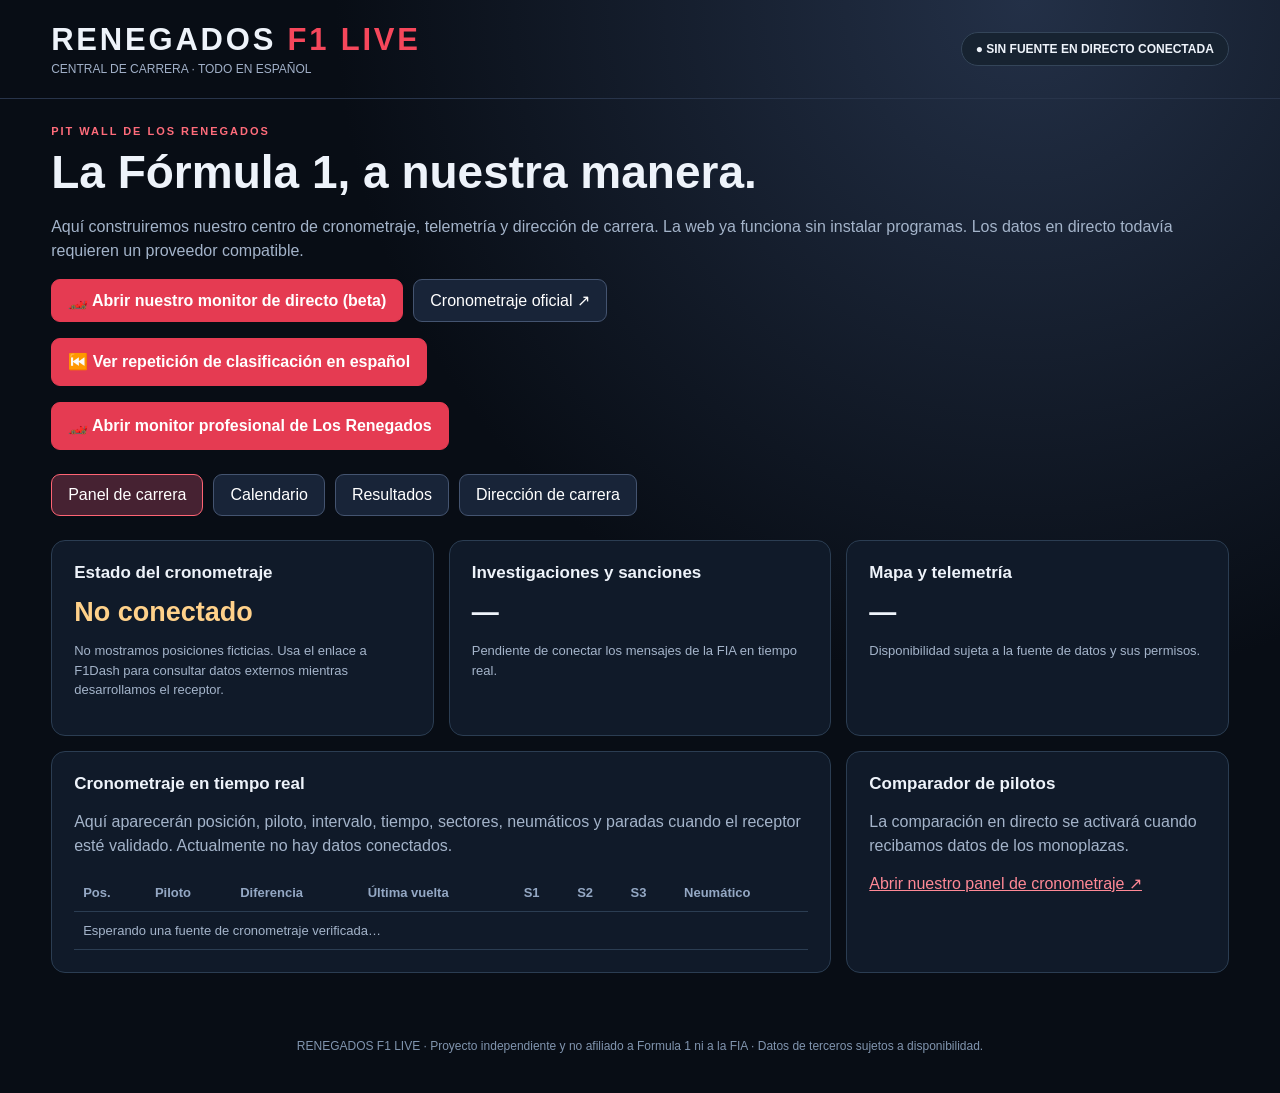
==== index.html @ cf411195 "Enlazar monitor profesional desde la portada" ====
<!doctype html>
<html lang="es"><head><meta charset="utf-8"><meta name="viewport" content="width=device-width,initial-scale=1">
<meta name="theme-color" content="#090d14"><title>RENEGADOS F1 LIVE | Central de carrera</title>
<style>
:root{color-scheme:dark;font-family:Inter,Segoe UI,Arial,sans-serif;background:#080d15;color:#eef3fa}*{box-sizing:border-box}body{margin:0;background:radial-gradient(circle at 80% 0%,#233047 0%,#080d15 46%);min-height:100vh}header{padding:22px max(20px,4vw);display:flex;align-items:center;justify-content:space-between;gap:12px;border-bottom:1px solid #28344a;flex-wrap:wrap}.logo{font-weight:900;letter-spacing:.09em;font-size:clamp(20px,3vw,31px)}.logo strong{color:#f6475b}.sub{font-size:12px;color:#a1b0c8;margin-top:4px}.tag{padding:9px 14px;background:#172331;border:1px solid #344559;border-radius:22px;font-weight:700;font-size:12px}.container{max-width:1480px;margin:auto;padding:26px 4vw}h1{font-size:clamp(28px,4vw,46px);margin:8px 0}p{line-height:1.5}.muted{color:#a4b4ca}.eyebrow{font-weight:800;letter-spacing:.18em;color:#ff6c7b;font-size:11px}.actions,.tabs{display:flex;gap:10px;flex-wrap:wrap}.btn,button{font:inherit;cursor:pointer;color:#fff;border:1px solid #445470;border-radius:9px;background:#182438;padding:11px 16px;text-decoration:none;display:inline-flex;align-items:center;gap:8px}.btn.main{background:#e53b52;border-color:#e53b52;font-weight:800}.btn:hover,button:hover{filter:brightness(1.18)}button[aria-selected=true]{border-color:#ff6474;background:#462232}.grid{display:grid;grid-template-columns:repeat(3,minmax(0,1fr));gap:15px;margin-top:24px}.card{border:1px solid #2b3d52;background:#101a29;border-radius:14px;padding:22px;min-width:0}.card h2{font-size:17px;margin-top:0}.span2{grid-column:span 2}.num{font-size:27px;font-weight:800}.warn{color:#ffd18a}.good{color:#89e2ba}.small{font-size:13px}.tabs{margin:24px 0 16px}section[hidden]{display:none}table{width:100%;border-collapse:collapse;min-width:550px}th,td{text-align:left;padding:11px 9px;border-bottom:1px solid #2b3d52;font-size:13px}th{color:#94a8c4}a{color:#ff8996}.tablewrap{overflow:auto}.chip{display:inline-block;padding:6px 8px;border-radius:7px;background:#263346;font-size:12px}footer{padding:40px 4vw;color:#8195af;text-align:center;font-size:12px}@media(max-width:850px){.grid{grid-template-columns:1fr}.span2{grid-column:span 1}} 
</style></head><body>
<header><div><div class="logo">RENEGADOS <strong>F1 LIVE</strong></div><div class="sub">CENTRAL DE CARRERA · TODO EN ESPAÑOL</div></div><div class="tag" id="estado">● SIN FUENTE EN DIRECTO CONECTADA</div></header>
<main class="container">
<div class="eyebrow">PIT WALL DE LOS RENEGADOS</div><h1>La Fórmula 1, a nuestra manera.</h1>
<p class="muted">Aquí construiremos nuestro centro de cronometraje, telemetría y dirección de carrera. La web ya funciona sin instalar programas. Los datos en directo todavía requieren un proveedor compatible.</p>
<div class="actions"><a class="btn main" href="./directo.html" target="_blank" rel="noopener noreferrer">🏎️ Abrir nuestro monitor de directo (beta)</a><a class="btn" href="https://www.formula1.com/en/timing/f1-live" target="_blank" rel="noopener noreferrer">Cronometraje oficial ↗</a></div>
<p><a class="btn main" href="./repeticion.html">⏮️ Ver repetición de clasificación en español</a></p><p><a class="btn main" href="./monitor.html">🏎️ Abrir monitor profesional de Los Renegados</a></p><nav class="tabs" aria-label="Secciones"><button aria-selected="true" data-tab="inicio">Panel de carrera</button><button aria-selected="false" data-tab="calendario">Calendario</button><button aria-selected="false" data-tab="resultados">Resultados</button><button aria-selected="false" data-tab="control">Dirección de carrera</button></nav>
<section id="inicio"><div class="grid">
<div class="card"><h2>Estado del cronometraje</h2><div class="warn num">No conectado</div><p class="muted small">No mostramos posiciones ficticias. Usa el enlace a F1Dash para consultar datos externos mientras desarrollamos el receptor.</p></div>
<div class="card"><h2>Investigaciones y sanciones</h2><div class="num">—</div><p class="muted small">Pendiente de conectar los mensajes de la FIA en tiempo real.</p></div>
<div class="card"><h2>Mapa y telemetría</h2><div class="num">—</div><p class="muted small">Disponibilidad sujeta a la fuente de datos y sus permisos.</p></div>
<div class="card span2"><h2>Cronometraje en tiempo real</h2><p class="muted">Aquí aparecerán posición, piloto, intervalo, tiempo, sectores, neumáticos y paradas cuando el receptor esté validado. Actualmente no hay datos conectados.</p><div class="tablewrap"><table><thead><tr><th>Pos.</th><th>Piloto</th><th>Diferencia</th><th>Última vuelta</th><th>S1</th><th>S2</th><th>S3</th><th>Neumático</th></tr></thead><tbody><tr><td colspan="8" class="muted">Esperando una fuente de cronometraje verificada…</td></tr></tbody></table></div></div>
<div class="card"><h2>Comparador de pilotos</h2><p class="muted">La comparación en directo se activará cuando recibamos datos de los monoplazas.</p><a href="https://f1dash.net/dashboard" target="_blank" rel="noopener noreferrer">Abrir nuestro panel de cronometraje ↗</a></div>
</div></section>
<section id="calendario" hidden><div class="card"><h2>Calendario de Grandes Premios</h2><p id="calmsg" class="muted">Consultar calendario público de la temporada</p><div class="actions"><button id="calbtn">Cargar calendario</button><select id="year" aria-label="Temporada"><option>2026</option><option>2025</option><option>2024</option></select></div><div class="tablewrap"><table><thead><tr><th>Ronda</th><th>Gran Premio</th><th>Circuito</th><th>Fecha</th></tr></thead><tbody id="races"></tbody></table></div></div></section>
<section id="resultados" hidden><div class="card"><h2>Clasificación de pilotos</h2><p class="muted">Datos históricos de clasificación del campeonato, distintos del cronometraje de carrera.</p><button id="standbtn">Cargar clasificación</button><div class="tablewrap"><table><thead><tr><th>Pos.</th><th>Piloto</th><th>Escudería</th><th>Puntos</th></tr></thead><tbody id="stand"></tbody></table></div><p id="standmsg" class="muted small"></p></div></section>
<section id="control" hidden><div class="grid"><div class="card span2"><h2>FIA · Dirección de carrera</h2><p class="muted">Investigaciones, sanciones de 5 y 10 segundos, límites de pista, bandera amarilla, Safety Car y avisos de los comisarios. Este módulo está pendiente de conexión: no se mostrarán incidentes inventados.</p><div class="chip">Sin mensajes en vivo disponibles</div></div><div class="card"><h2>Más funciones previstas</h2><p class="muted small">Radio, clima, mapa de coches, repeticiones y telemetría detallada, según disponibilidad de datos.</p></div></div></section>
</main><footer>RENEGADOS F1 LIVE · Proyecto independiente y no afiliado a Formula 1 ni a la FIA · Datos de terceros sujetos a disponibilidad.</footer>
<script>
const tabs=[...document.querySelectorAll('[data-tab]')];tabs.forEach(b=>b.addEventListener('click',()=>{tabs.forEach(x=>x.setAttribute('aria-selected',String(x===b)));document.querySelectorAll('main section').forEach(s=>s.hidden=s.id!==b.dataset.tab)}));
function clean(s){return String(s??'—').replace(/[&<>"']/g,c=>({'&':'&amp;','<':'&lt;','>':'&gt;','"':'&quot;',"'":'&#39;'}[c]))}
async function get(path){let r=await fetch('https://api.jolpi.ca/ergast/f1/'+path,{signal:AbortSignal.timeout(12000)});if(!r.ok)throw Error('HTTP '+r.status);return r.json()}
document.querySelector('#calbtn').onclick=async()=>{let y=document.querySelector('#year').value, msg=document.querySelector('#calmsg');msg.textContent='Cargando calendario…';try{let j=await get(y+'.json?limit=100');let races=j.MRData.RaceTable.Races||[];document.querySelector('#races').innerHTML=races.map(r=>'<tr><td>'+clean(r.round)+'</td><td>'+clean(r.raceName)+'</td><td>'+clean(r.Circuit?.circuitName)+'</td><td>'+clean(r.date)+'</td></tr>').join('');msg.textContent=races.length?'Calendario público '+y+' (puede cambiar).':'No hay carreras disponibles.'}catch(e){msg.textContent='No se pudo cargar el calendario: '+e.message}};
document.querySelector('#standbtn').onclick=async()=>{let msg=document.querySelector('#standmsg');msg.textContent='Cargando…';try{let y=document.querySelector('#year').value;let j=await get(y+'/driverStandings.json?limit=100');let rows=j.MRData.StandingsTable.StandingsLists?.[0]?.DriverStandings||[];document.querySelector('#stand').innerHTML=rows.map(r=>'<tr><td>'+clean(r.position)+'</td><td>'+clean(r.Driver?.givenName)+' '+clean(r.Driver?.familyName)+'</td><td>'+clean(r.Constructors?.[0]?.name)+'</td><td>'+clean(r.points)+'</td></tr>').join('');msg.textContent=rows.length?'Clasificación del campeonato '+y+'.':'Todavía no hay clasificación disponible.'}catch(e){msg.textContent='No se pudo cargar: '+e.message}};
</script></body></html>
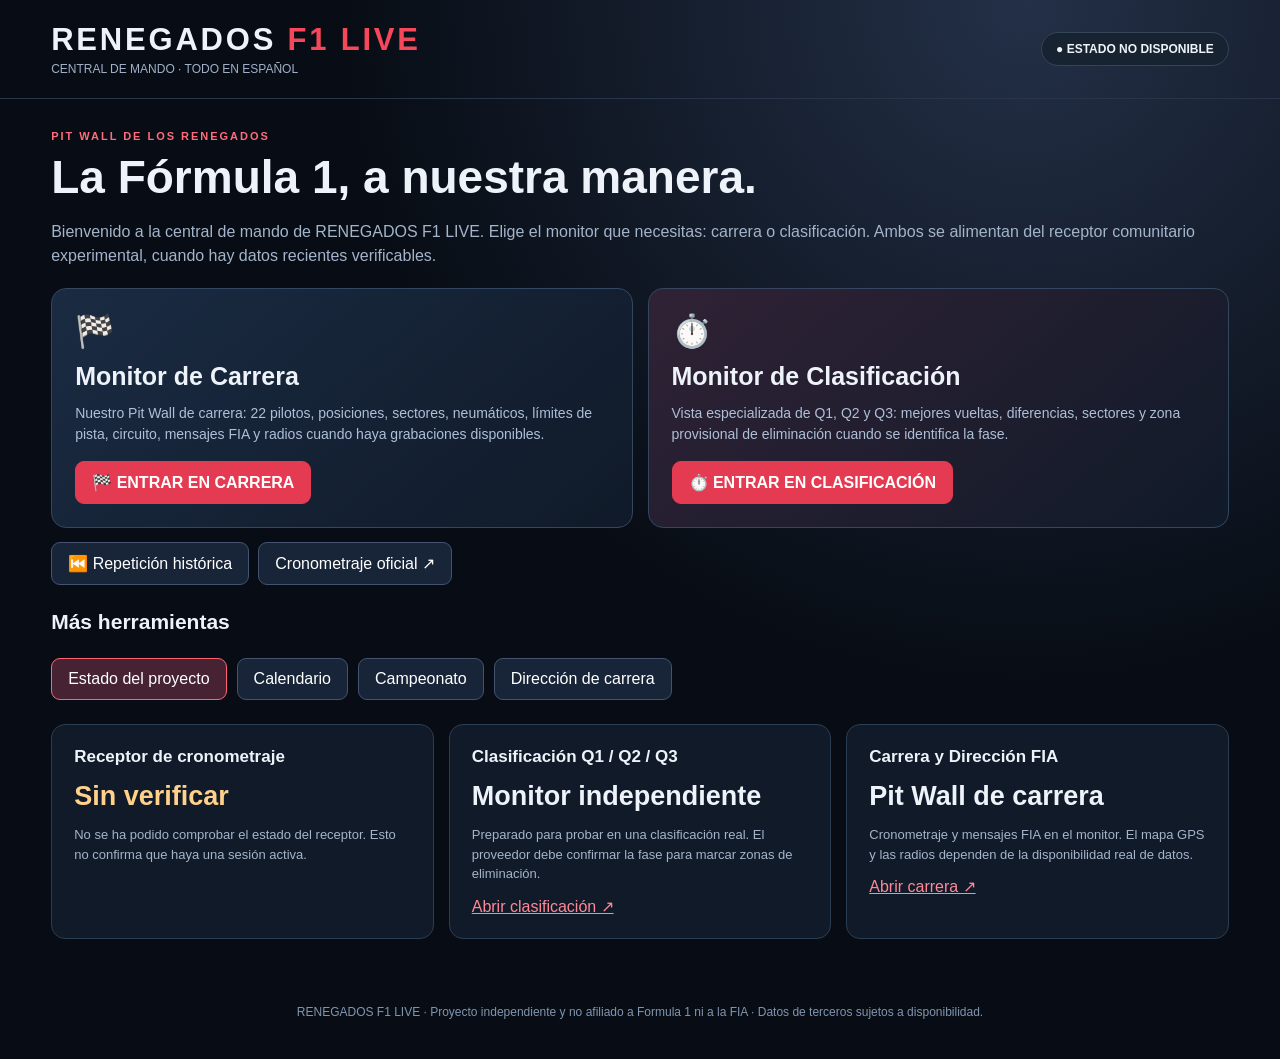
==== commit 14984816: "Modernizar portada como central de mando con acceso a carrera y clasificación y estado real del rece" ====
--- a/index.html
+++ b/index.html
@@ -1,25 +1,29 @@
 <!doctype html>
 <html lang="es"><head><meta charset="utf-8"><meta name="viewport" content="width=device-width,initial-scale=1">
-<meta name="theme-color" content="#090d14"><title>RENEGADOS F1 LIVE | Central de carrera</title>
+<meta name="theme-color" content="#090d14"><title>RENEGADOS F1 LIVE | Central de mando</title>
 <style>
 :root{color-scheme:dark;font-family:Inter,Segoe UI,Arial,sans-serif;background:#080d15;color:#eef3fa}*{box-sizing:border-box}body{margin:0;background:radial-gradient(circle at 80% 0%,#233047 0%,#080d15 46%);min-height:100vh}header{padding:22px max(20px,4vw);display:flex;align-items:center;justify-content:space-between;gap:12px;border-bottom:1px solid #28344a;flex-wrap:wrap}.logo{font-weight:900;letter-spacing:.09em;font-size:clamp(20px,3vw,31px)}.logo strong{color:#f6475b}.sub{font-size:12px;color:#a1b0c8;margin-top:4px}.tag{padding:9px 14px;background:#172331;border:1px solid #344559;border-radius:22px;font-weight:700;font-size:12px}.container{max-width:1480px;margin:auto;padding:26px 4vw}h1{font-size:clamp(28px,4vw,46px);margin:8px 0}p{line-height:1.5}.muted{color:#a4b4ca}.eyebrow{font-weight:800;letter-spacing:.18em;color:#ff6c7b;font-size:11px}.actions,.tabs{display:flex;gap:10px;flex-wrap:wrap}.btn,button{font:inherit;cursor:pointer;color:#fff;border:1px solid #445470;border-radius:9px;background:#182438;padding:11px 16px;text-decoration:none;display:inline-flex;align-items:center;gap:8px}.btn.main{background:#e53b52;border-color:#e53b52;font-weight:800}.btn:hover,button:hover{filter:brightness(1.18)}button[aria-selected=true]{border-color:#ff6474;background:#462232}.grid{display:grid;grid-template-columns:repeat(3,minmax(0,1fr));gap:15px;margin-top:24px}.card{border:1px solid #2b3d52;background:#101a29;border-radius:14px;padding:22px;min-width:0}.card h2{font-size:17px;margin-top:0}.span2{grid-column:span 2}.num{font-size:27px;font-weight:800}.warn{color:#ffd18a}.good{color:#89e2ba}.small{font-size:13px}.tabs{margin:24px 0 16px}section[hidden]{display:none}table{width:100%;border-collapse:collapse;min-width:550px}th,td{text-align:left;padding:11px 9px;border-bottom:1px solid #2b3d52;font-size:13px}th{color:#94a8c4}a{color:#ff8996}.tablewrap{overflow:auto}.chip{display:inline-block;padding:6px 8px;border-radius:7px;background:#263346;font-size:12px}footer{padding:40px 4vw;color:#8195af;text-align:center;font-size:12px}@media(max-width:850px){.grid{grid-template-columns:1fr}.span2{grid-column:span 1}} 
+.portal{display:grid;grid-template-columns:repeat(2,minmax(0,1fr));gap:15px;margin:20px 0 12px}.portal-card{display:flex;flex-direction:column;gap:12px;padding:23px;border:1px solid #344761;border-radius:15px;background:linear-gradient(140deg,#1a2b42,#101a29);min-height:240px}.portal-card.qual{background:linear-gradient(140deg,#302235,#101a29)}.portal-card h2{font-size:25px;margin:0}.portal-card p{color:#aebfd7;font-size:14px;flex:1;margin:0}.portal-card .btn{align-self:flex-start}.portal-card .icon{font-size:32px}.support-links{display:flex;flex-wrap:wrap;gap:9px;margin:14px 0 2px}.support-links a{text-decoration:none}.section-title{font-size:21px;margin:25px 0 8px}.tag{max-width:100%;overflow-wrap:anywhere}.eyebrow{margin-top:5px}@media(max-width:720px){.portal{grid-template-columns:1fr}.portal-card{min-height:210px}}
 </style></head><body>
-<header><div><div class="logo">RENEGADOS <strong>F1 LIVE</strong></div><div class="sub">CENTRAL DE CARRERA · TODO EN ESPAÑOL</div></div><div class="tag" id="estado">● SIN FUENTE EN DIRECTO CONECTADA</div></header>
+<header><div><div class="logo">RENEGADOS <strong>F1 LIVE</strong></div><div class="sub">CENTRAL DE MANDO · TODO EN ESPAÑOL</div></div><div class="tag" id="estado">● COMPROBANDO RECEPTOR</div></header>
 <main class="container">
 <div class="eyebrow">PIT WALL DE LOS RENEGADOS</div><h1>La Fórmula 1, a nuestra manera.</h1>
-<p class="muted">Aquí construiremos nuestro centro de cronometraje, telemetría y dirección de carrera. La web ya funciona sin instalar programas. Los datos en directo todavía requieren un proveedor compatible.</p>
-<div class="actions"><a class="btn main" href="./directo.html" target="_blank" rel="noopener noreferrer">🏎️ Abrir nuestro monitor de directo (beta)</a><a class="btn" href="https://www.formula1.com/en/timing/f1-live" target="_blank" rel="noopener noreferrer">Cronometraje oficial ↗</a></div>
-<p><a class="btn main" href="./repeticion.html">⏮️ Ver repetición de clasificación en español</a></p><p><a class="btn main" href="./monitor.html">🏎️ Abrir monitor profesional de Los Renegados</a></p><nav class="tabs" aria-label="Secciones"><button aria-selected="true" data-tab="inicio">Panel de carrera</button><button aria-selected="false" data-tab="calendario">Calendario</button><button aria-selected="false" data-tab="resultados">Resultados</button><button aria-selected="false" data-tab="control">Dirección de carrera</button></nav>
+<p class="muted">Bienvenido a la central de mando de RENEGADOS F1 LIVE. Elige el monitor que necesitas: carrera o clasificación. Ambos se alimentan del receptor comunitario experimental, cuando hay datos recientes verificables.</p>
+<div class="portal">
+<article class="portal-card"><div class="icon">🏁</div><h2>Monitor de Carrera</h2><p>Nuestro Pit Wall de carrera: 22 pilotos, posiciones, sectores, neumáticos, límites de pista, circuito, mensajes FIA y radios cuando haya grabaciones disponibles.</p><a class="btn main" href="./monitor.html">🏁 ENTRAR EN CARRERA</a></article>
+<article class="portal-card qual"><div class="icon">⏱️</div><h2>Monitor de Clasificación</h2><p>Vista especializada de Q1, Q2 y Q3: mejores vueltas, diferencias, sectores y zona provisional de eliminación cuando se identifica la fase.</p><a class="btn main" href="./clasificacion.html">⏱️ ENTRAR EN CLASIFICACIÓN</a></article>
+</div>
+<div class="support-links"><a class="btn" href="./repeticion.html">⏮️ Repetición histórica</a><a class="btn" href="https://www.formula1.com/en/timing/f1-live" target="_blank" rel="noopener noreferrer">Cronometraje oficial ↗</a></div>
+<h2 class="section-title">Más herramientas</h2>
+<nav class="tabs" aria-label="Secciones"><button aria-selected="true" data-tab="inicio">Estado del proyecto</button><button aria-selected="false" data-tab="calendario">Calendario</button><button aria-selected="false" data-tab="resultados">Campeonato</button><button aria-selected="false" data-tab="control">Dirección de carrera</button></nav>
 <section id="inicio"><div class="grid">
-<div class="card"><h2>Estado del cronometraje</h2><div class="warn num">No conectado</div><p class="muted small">No mostramos posiciones ficticias. Usa el enlace a F1Dash para consultar datos externos mientras desarrollamos el receptor.</p></div>
-<div class="card"><h2>Investigaciones y sanciones</h2><div class="num">—</div><p class="muted small">Pendiente de conectar los mensajes de la FIA en tiempo real.</p></div>
-<div class="card"><h2>Mapa y telemetría</h2><div class="num">—</div><p class="muted small">Disponibilidad sujeta a la fuente de datos y sus permisos.</p></div>
-<div class="card span2"><h2>Cronometraje en tiempo real</h2><p class="muted">Aquí aparecerán posición, piloto, intervalo, tiempo, sectores, neumáticos y paradas cuando el receptor esté validado. Actualmente no hay datos conectados.</p><div class="tablewrap"><table><thead><tr><th>Pos.</th><th>Piloto</th><th>Diferencia</th><th>Última vuelta</th><th>S1</th><th>S2</th><th>S3</th><th>Neumático</th></tr></thead><tbody><tr><td colspan="8" class="muted">Esperando una fuente de cronometraje verificada…</td></tr></tbody></table></div></div>
-<div class="card"><h2>Comparador de pilotos</h2><p class="muted">La comparación en directo se activará cuando recibamos datos de los monoplazas.</p><a href="https://f1dash.net/dashboard" target="_blank" rel="noopener noreferrer">Abrir nuestro panel de cronometraje ↗</a></div>
+<div class="card"><h2>Receptor de cronometraje</h2><div class="num" id="receptorEstado">Comprobando…</div><p class="muted small" id="receptorDetalle">El estado se consulta al servicio de RENEGADOS F1 LIVE. Nunca mostramos datos antiguos como si fueran en directo.</p></div>
+<div class="card"><h2>Clasificación Q1 / Q2 / Q3</h2><div class="num">Monitor independiente</div><p class="muted small">Preparado para probar en una clasificación real. El proveedor debe confirmar la fase para marcar zonas de eliminación.</p><a href="./clasificacion.html">Abrir clasificación ↗</a></div>
+<div class="card"><h2>Carrera y Dirección FIA</h2><div class="num">Pit Wall de carrera</div><p class="muted small">Cronometraje y mensajes FIA en el monitor. El mapa GPS y las radios dependen de la disponibilidad real de datos.</p><a href="./monitor.html">Abrir carrera ↗</a></div>
 </div></section>
 <section id="calendario" hidden><div class="card"><h2>Calendario de Grandes Premios</h2><p id="calmsg" class="muted">Consultar calendario público de la temporada</p><div class="actions"><button id="calbtn">Cargar calendario</button><select id="year" aria-label="Temporada"><option>2026</option><option>2025</option><option>2024</option></select></div><div class="tablewrap"><table><thead><tr><th>Ronda</th><th>Gran Premio</th><th>Circuito</th><th>Fecha</th></tr></thead><tbody id="races"></tbody></table></div></div></section>
 <section id="resultados" hidden><div class="card"><h2>Clasificación de pilotos</h2><p class="muted">Datos históricos de clasificación del campeonato, distintos del cronometraje de carrera.</p><button id="standbtn">Cargar clasificación</button><div class="tablewrap"><table><thead><tr><th>Pos.</th><th>Piloto</th><th>Escudería</th><th>Puntos</th></tr></thead><tbody id="stand"></tbody></table></div><p id="standmsg" class="muted small"></p></div></section>
-<section id="control" hidden><div class="grid"><div class="card span2"><h2>FIA · Dirección de carrera</h2><p class="muted">Investigaciones, sanciones de 5 y 10 segundos, límites de pista, bandera amarilla, Safety Car y avisos de los comisarios. Este módulo está pendiente de conexión: no se mostrarán incidentes inventados.</p><div class="chip">Sin mensajes en vivo disponibles</div></div><div class="card"><h2>Más funciones previstas</h2><p class="muted small">Radio, clima, mapa de coches, repeticiones y telemetría detallada, según disponibilidad de datos.</p></div></div></section>
+<section id="control" hidden><div class="grid"><div class="card span2"><h2>FIA · Dirección de carrera</h2><p class="muted">Los avisos se consultan en el monitor de Carrera, con los datos del receptor cuando estén verificados. Aquí no se inventan sanciones ni incidentes.</p><a class="btn" href="./monitor.html">🏁 Ver mensajes FIA en el Pit Wall</a></div><div class="card"><h2>Radios y telemetría</h2><p class="muted small">Las comunicaciones y el GPS están sujetos a la información y a los enlaces que proporcione la fuente. No se garantiza audio reproducible.</p></div></div></section>
 </main><footer>RENEGADOS F1 LIVE · Proyecto independiente y no afiliado a Formula 1 ni a la FIA · Datos de terceros sujetos a disponibilidad.</footer>
 <script>
 const tabs=[...document.querySelectorAll('[data-tab]')];tabs.forEach(b=>b.addEventListener('click',()=>{tabs.forEach(x=>x.setAttribute('aria-selected',String(x===b)));document.querySelectorAll('main section').forEach(s=>s.hidden=s.id!==b.dataset.tab)}));
@@ -27,4 +31,19 @@
 async function get(path){let r=await fetch('https://api.jolpi.ca/ergast/f1/'+path,{signal:AbortSignal.timeout(12000)});if(!r.ok)throw Error('HTTP '+r.status);return r.json()}
 document.querySelector('#calbtn').onclick=async()=>{let y=document.querySelector('#year').value, msg=document.querySelector('#calmsg');msg.textContent='Cargando calendario…';try{let j=await get(y+'.json?limit=100');let races=j.MRData.RaceTable.Races||[];document.querySelector('#races').innerHTML=races.map(r=>'<tr><td>'+clean(r.round)+'</td><td>'+clean(r.raceName)+'</td><td>'+clean(r.Circuit?.circuitName)+'</td><td>'+clean(r.date)+'</td></tr>').join('');msg.textContent=races.length?'Calendario público '+y+' (puede cambiar).':'No hay carreras disponibles.'}catch(e){msg.textContent='No se pudo cargar el calendario: '+e.message}};
 document.querySelector('#standbtn').onclick=async()=>{let msg=document.querySelector('#standmsg');msg.textContent='Cargando…';try{let y=document.querySelector('#year').value;let j=await get(y+'/driverStandings.json?limit=100');let rows=j.MRData.StandingsTable.StandingsLists?.[0]?.DriverStandings||[];document.querySelector('#stand').innerHTML=rows.map(r=>'<tr><td>'+clean(r.position)+'</td><td>'+clean(r.Driver?.givenName)+' '+clean(r.Driver?.familyName)+'</td><td>'+clean(r.Constructors?.[0]?.name)+'</td><td>'+clean(r.points)+'</td></tr>').join('');msg.textContent=rows.length?'Clasificación del campeonato '+y+'.':'Todavía no hay clasificación disponible.'}catch(e){msg.textContent='No se pudo cargar: '+e.message}};
+
+async function checkReceiver(){
+ const badge=document.querySelector('#estado'),label=document.querySelector('#receptorEstado'),detail=document.querySelector('#receptorDetalle');
+ try{
+  const controller=new AbortController(),timeout=setTimeout(()=>controller.abort(),9000);let response;
+  try{response=await fetch('https://renegados-f1-live.onrender.com/api/alternativa/diagnostico',{cache:'no-store',signal:controller.signal})}finally{clearTimeout(timeout)}
+  const r=await response.json();
+  const ok=response.ok&&r.vigente===true&&r.conectada===true;
+  badge.textContent=ok?'● RECEPTOR EN DIRECTO VERIFICADO':'● SIN SESIÓN EN DIRECTO VERIFICADA';
+  label.textContent=ok?'Conectado':'Sin directo verificado';
+  label.className='num '+(ok?'good':'warn');
+  detail.textContent=ok?'El receptor está conectado y dispone de información reciente.': 'No hay datos recientes confirmados. Los monitores permiten consultar la disponibilidad y el modo histórico.';
+ }catch(e){badge.textContent='● ESTADO NO DISPONIBLE';label.textContent='Sin verificar';label.className='num warn';detail.textContent='No se ha podido comprobar el estado del receptor. Esto no confirma que haya una sesión activa.'}
+}
+checkReceiver();
 </script></body></html>
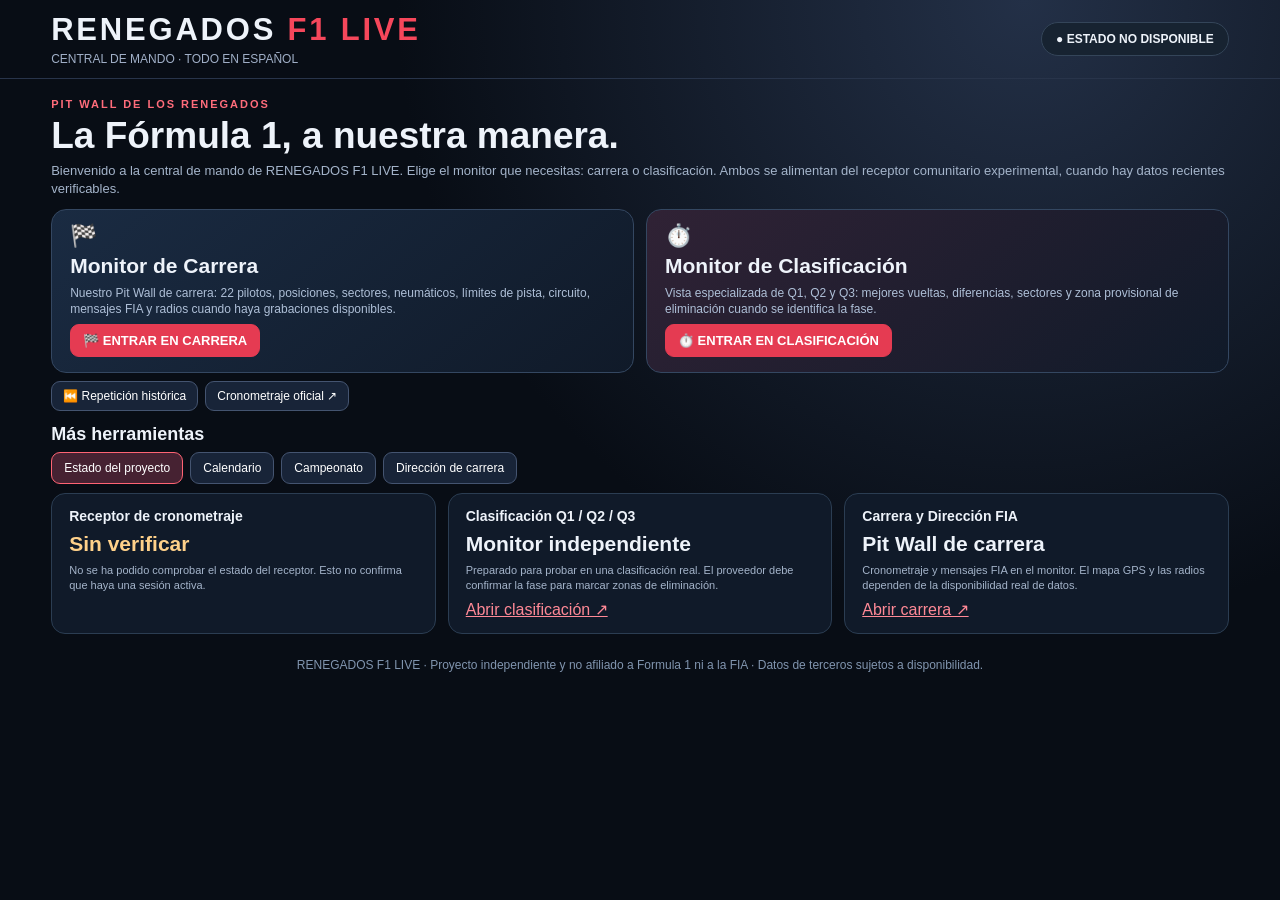
==== commit 91b190be: "Compactar portada en escritorio para minimizar desplazamiento vertical" ====
--- a/index.html
+++ b/index.html
@@ -4,6 +4,31 @@
 <style>
 :root{color-scheme:dark;font-family:Inter,Segoe UI,Arial,sans-serif;background:#080d15;color:#eef3fa}*{box-sizing:border-box}body{margin:0;background:radial-gradient(circle at 80% 0%,#233047 0%,#080d15 46%);min-height:100vh}header{padding:22px max(20px,4vw);display:flex;align-items:center;justify-content:space-between;gap:12px;border-bottom:1px solid #28344a;flex-wrap:wrap}.logo{font-weight:900;letter-spacing:.09em;font-size:clamp(20px,3vw,31px)}.logo strong{color:#f6475b}.sub{font-size:12px;color:#a1b0c8;margin-top:4px}.tag{padding:9px 14px;background:#172331;border:1px solid #344559;border-radius:22px;font-weight:700;font-size:12px}.container{max-width:1480px;margin:auto;padding:26px 4vw}h1{font-size:clamp(28px,4vw,46px);margin:8px 0}p{line-height:1.5}.muted{color:#a4b4ca}.eyebrow{font-weight:800;letter-spacing:.18em;color:#ff6c7b;font-size:11px}.actions,.tabs{display:flex;gap:10px;flex-wrap:wrap}.btn,button{font:inherit;cursor:pointer;color:#fff;border:1px solid #445470;border-radius:9px;background:#182438;padding:11px 16px;text-decoration:none;display:inline-flex;align-items:center;gap:8px}.btn.main{background:#e53b52;border-color:#e53b52;font-weight:800}.btn:hover,button:hover{filter:brightness(1.18)}button[aria-selected=true]{border-color:#ff6474;background:#462232}.grid{display:grid;grid-template-columns:repeat(3,minmax(0,1fr));gap:15px;margin-top:24px}.card{border:1px solid #2b3d52;background:#101a29;border-radius:14px;padding:22px;min-width:0}.card h2{font-size:17px;margin-top:0}.span2{grid-column:span 2}.num{font-size:27px;font-weight:800}.warn{color:#ffd18a}.good{color:#89e2ba}.small{font-size:13px}.tabs{margin:24px 0 16px}section[hidden]{display:none}table{width:100%;border-collapse:collapse;min-width:550px}th,td{text-align:left;padding:11px 9px;border-bottom:1px solid #2b3d52;font-size:13px}th{color:#94a8c4}a{color:#ff8996}.tablewrap{overflow:auto}.chip{display:inline-block;padding:6px 8px;border-radius:7px;background:#263346;font-size:12px}footer{padding:40px 4vw;color:#8195af;text-align:center;font-size:12px}@media(max-width:850px){.grid{grid-template-columns:1fr}.span2{grid-column:span 1}} 
 .portal{display:grid;grid-template-columns:repeat(2,minmax(0,1fr));gap:15px;margin:20px 0 12px}.portal-card{display:flex;flex-direction:column;gap:12px;padding:23px;border:1px solid #344761;border-radius:15px;background:linear-gradient(140deg,#1a2b42,#101a29);min-height:240px}.portal-card.qual{background:linear-gradient(140deg,#302235,#101a29)}.portal-card h2{font-size:25px;margin:0}.portal-card p{color:#aebfd7;font-size:14px;flex:1;margin:0}.portal-card .btn{align-self:flex-start}.portal-card .icon{font-size:32px}.support-links{display:flex;flex-wrap:wrap;gap:9px;margin:14px 0 2px}.support-links a{text-decoration:none}.section-title{font-size:21px;margin:25px 0 8px}.tag{max-width:100%;overflow-wrap:anywhere}.eyebrow{margin-top:5px}@media(max-width:720px){.portal{grid-template-columns:1fr}.portal-card{min-height:210px}}
+
+/* Portada compacta en escritorio: sin afectar a los monitores */
+@media(min-width:851px){
+ header{padding-top:12px;padding-bottom:12px}
+ .container{padding-top:14px;padding-bottom:12px}
+ .container>h1{font-size:clamp(26px,3vw,37px);margin:5px 0}
+ .container>p.muted{margin:5px 0 10px;font-size:13px;line-height:1.35}
+ .portal{margin:12px 0 8px;gap:12px}
+ .portal-card{min-height:0;padding:15px 18px;gap:7px}
+ .portal-card .icon{font-size:22px;line-height:1}
+ .portal-card h2{font-size:21px}
+ .portal-card p{font-size:12px;line-height:1.35}
+ .portal-card .btn{padding:8px 12px;font-size:13px}
+ .support-links{margin:8px 0 0;gap:7px}
+ .support-links .btn{padding:7px 11px;font-size:12px}
+ .section-title{font-size:18px;margin:13px 0 5px}
+ .tabs{margin:7px 0 9px;gap:7px}
+ .tabs button{padding:8px 12px;font-size:12px}
+ #inicio .grid{margin-top:8px;gap:12px}
+ #inicio .card{padding:14px 17px}
+ #inicio .card h2{font-size:14px;margin-bottom:8px}
+ #inicio .num{font-size:21px}
+ #inicio .card p{font-size:11px;line-height:1.35;margin:7px 0}
+ footer{padding:12px 4vw}
+}
 </style></head><body>
 <header><div><div class="logo">RENEGADOS <strong>F1 LIVE</strong></div><div class="sub">CENTRAL DE MANDO · TODO EN ESPAÑOL</div></div><div class="tag" id="estado">● COMPROBANDO RECEPTOR</div></header>
 <main class="container">
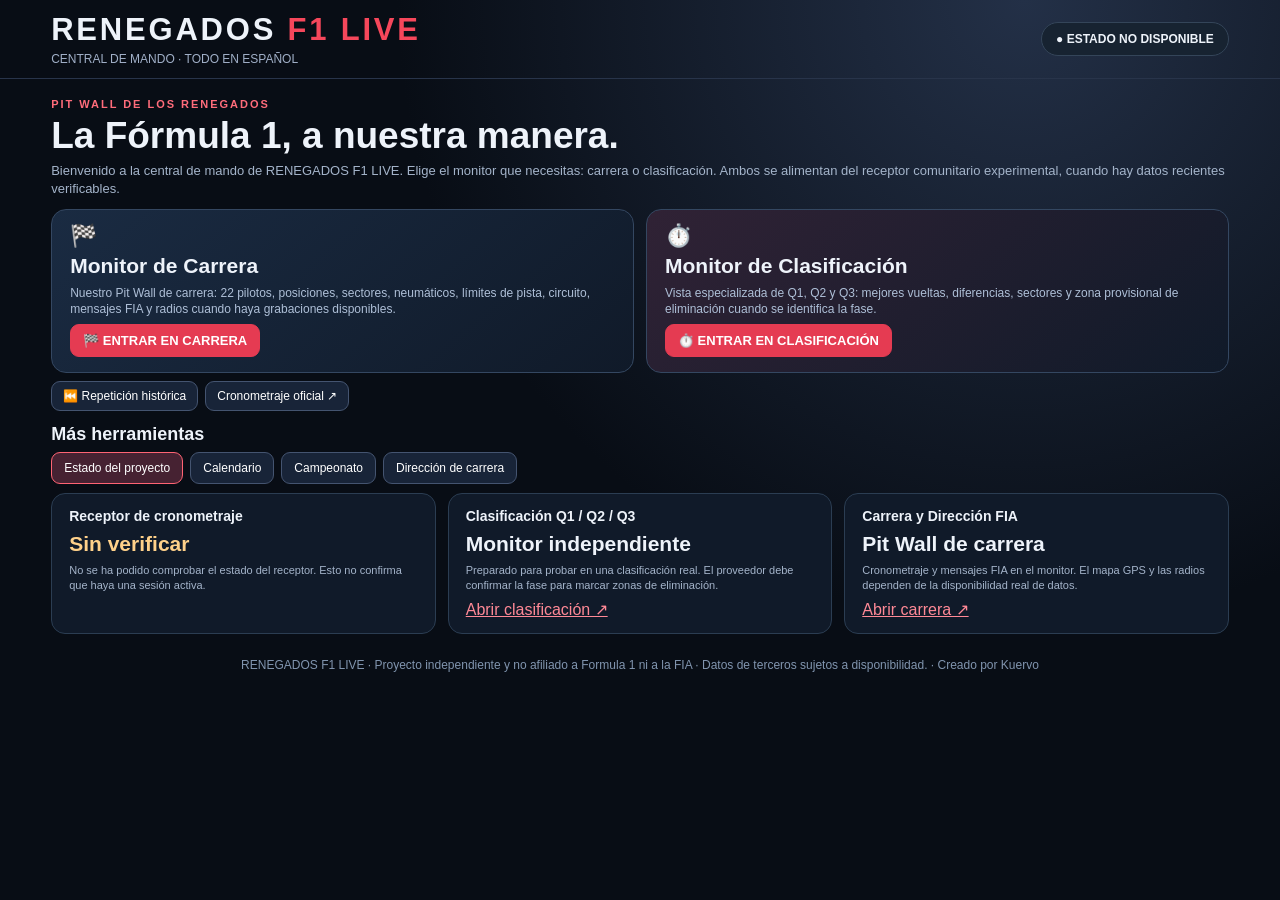
==== commit 0db167de: "Añadir crédito Creado por Kuervo en el pie de página" ====
--- a/index.html
+++ b/index.html
@@ -49,7 +49,7 @@
 <section id="calendario" hidden><div class="card"><h2>Calendario de Grandes Premios</h2><p id="calmsg" class="muted">Consultar calendario público de la temporada</p><div class="actions"><button id="calbtn">Cargar calendario</button><select id="year" aria-label="Temporada"><option>2026</option><option>2025</option><option>2024</option></select></div><div class="tablewrap"><table><thead><tr><th>Ronda</th><th>Gran Premio</th><th>Circuito</th><th>Fecha</th></tr></thead><tbody id="races"></tbody></table></div></div></section>
 <section id="resultados" hidden><div class="card"><h2>Clasificación de pilotos</h2><p class="muted">Datos históricos de clasificación del campeonato, distintos del cronometraje de carrera.</p><button id="standbtn">Cargar clasificación</button><div class="tablewrap"><table><thead><tr><th>Pos.</th><th>Piloto</th><th>Escudería</th><th>Puntos</th></tr></thead><tbody id="stand"></tbody></table></div><p id="standmsg" class="muted small"></p></div></section>
 <section id="control" hidden><div class="grid"><div class="card span2"><h2>FIA · Dirección de carrera</h2><p class="muted">Los avisos se consultan en el monitor de Carrera, con los datos del receptor cuando estén verificados. Aquí no se inventan sanciones ni incidentes.</p><a class="btn" href="./monitor.html">🏁 Ver mensajes FIA en el Pit Wall</a></div><div class="card"><h2>Radios y telemetría</h2><p class="muted small">Las comunicaciones y el GPS están sujetos a la información y a los enlaces que proporcione la fuente. No se garantiza audio reproducible.</p></div></div></section>
-</main><footer>RENEGADOS F1 LIVE · Proyecto independiente y no afiliado a Formula 1 ni a la FIA · Datos de terceros sujetos a disponibilidad.</footer>
+</main><footer>RENEGADOS F1 LIVE · Proyecto independiente y no afiliado a Formula 1 ni a la FIA · Datos de terceros sujetos a disponibilidad. · Creado por Kuervo</footer>
 <script>
 const tabs=[...document.querySelectorAll('[data-tab]')];tabs.forEach(b=>b.addEventListener('click',()=>{tabs.forEach(x=>x.setAttribute('aria-selected',String(x===b)));document.querySelectorAll('main section').forEach(s=>s.hidden=s.id!==b.dataset.tab)}));
 function clean(s){return String(s??'—').replace(/[&<>"']/g,c=>({'&':'&amp;','<':'&lt;','>':'&gt;','"':'&quot;',"'":'&#39;'}[c]))}
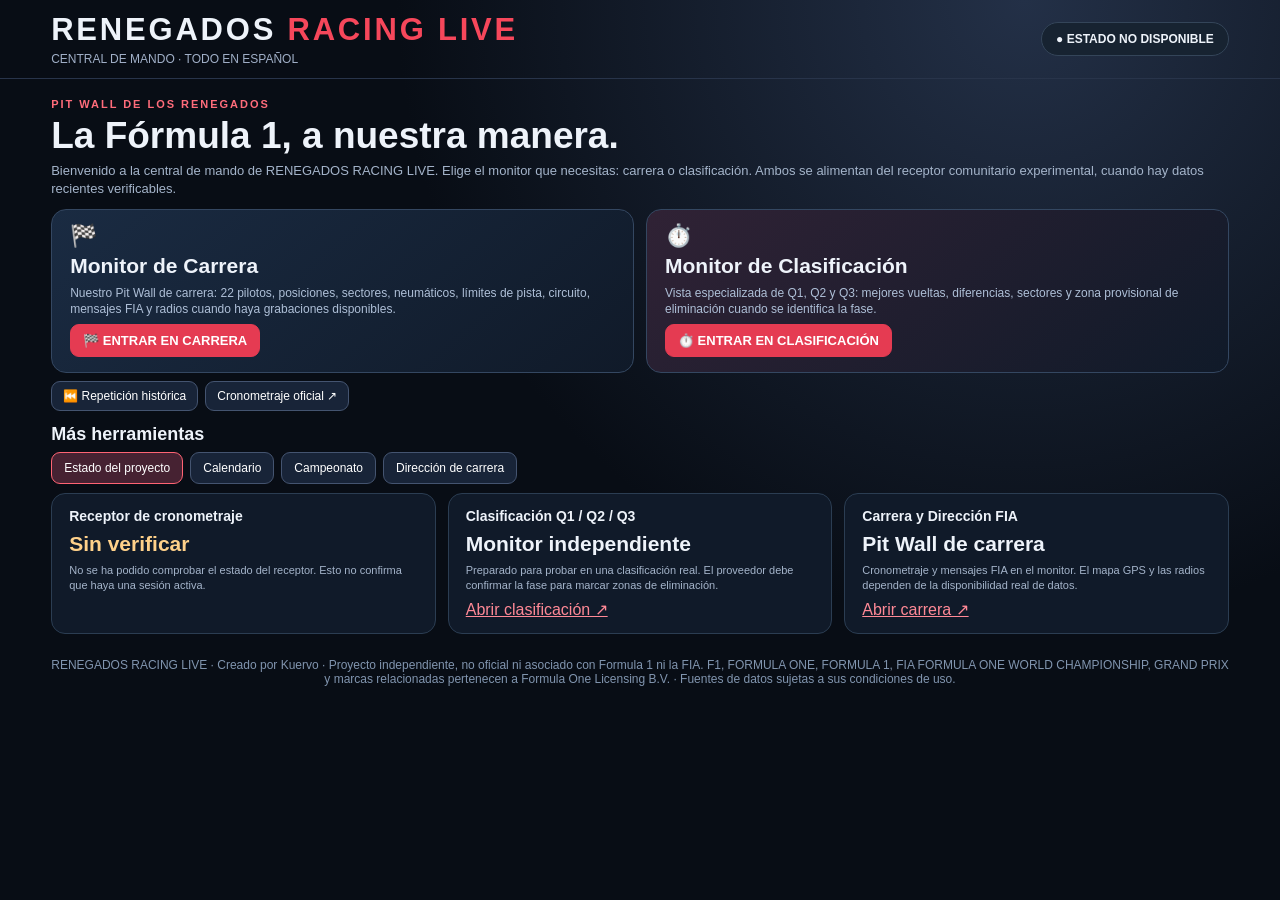
==== commit 59726b72: "Actualizar marca visible a RENEGADOS RACING LIVE y aviso de independencia" ====
--- a/index.html
+++ b/index.html
@@ -1,6 +1,6 @@
 <!doctype html>
 <html lang="es"><head><meta charset="utf-8"><meta name="viewport" content="width=device-width,initial-scale=1">
-<meta name="theme-color" content="#090d14"><title>RENEGADOS F1 LIVE | Central de mando</title>
+<meta name="theme-color" content="#090d14"><title>RENEGADOS RACING LIVE | Central de mando</title>
 <style>
 :root{color-scheme:dark;font-family:Inter,Segoe UI,Arial,sans-serif;background:#080d15;color:#eef3fa}*{box-sizing:border-box}body{margin:0;background:radial-gradient(circle at 80% 0%,#233047 0%,#080d15 46%);min-height:100vh}header{padding:22px max(20px,4vw);display:flex;align-items:center;justify-content:space-between;gap:12px;border-bottom:1px solid #28344a;flex-wrap:wrap}.logo{font-weight:900;letter-spacing:.09em;font-size:clamp(20px,3vw,31px)}.logo strong{color:#f6475b}.sub{font-size:12px;color:#a1b0c8;margin-top:4px}.tag{padding:9px 14px;background:#172331;border:1px solid #344559;border-radius:22px;font-weight:700;font-size:12px}.container{max-width:1480px;margin:auto;padding:26px 4vw}h1{font-size:clamp(28px,4vw,46px);margin:8px 0}p{line-height:1.5}.muted{color:#a4b4ca}.eyebrow{font-weight:800;letter-spacing:.18em;color:#ff6c7b;font-size:11px}.actions,.tabs{display:flex;gap:10px;flex-wrap:wrap}.btn,button{font:inherit;cursor:pointer;color:#fff;border:1px solid #445470;border-radius:9px;background:#182438;padding:11px 16px;text-decoration:none;display:inline-flex;align-items:center;gap:8px}.btn.main{background:#e53b52;border-color:#e53b52;font-weight:800}.btn:hover,button:hover{filter:brightness(1.18)}button[aria-selected=true]{border-color:#ff6474;background:#462232}.grid{display:grid;grid-template-columns:repeat(3,minmax(0,1fr));gap:15px;margin-top:24px}.card{border:1px solid #2b3d52;background:#101a29;border-radius:14px;padding:22px;min-width:0}.card h2{font-size:17px;margin-top:0}.span2{grid-column:span 2}.num{font-size:27px;font-weight:800}.warn{color:#ffd18a}.good{color:#89e2ba}.small{font-size:13px}.tabs{margin:24px 0 16px}section[hidden]{display:none}table{width:100%;border-collapse:collapse;min-width:550px}th,td{text-align:left;padding:11px 9px;border-bottom:1px solid #2b3d52;font-size:13px}th{color:#94a8c4}a{color:#ff8996}.tablewrap{overflow:auto}.chip{display:inline-block;padding:6px 8px;border-radius:7px;background:#263346;font-size:12px}footer{padding:40px 4vw;color:#8195af;text-align:center;font-size:12px}@media(max-width:850px){.grid{grid-template-columns:1fr}.span2{grid-column:span 1}} 
 .portal{display:grid;grid-template-columns:repeat(2,minmax(0,1fr));gap:15px;margin:20px 0 12px}.portal-card{display:flex;flex-direction:column;gap:12px;padding:23px;border:1px solid #344761;border-radius:15px;background:linear-gradient(140deg,#1a2b42,#101a29);min-height:240px}.portal-card.qual{background:linear-gradient(140deg,#302235,#101a29)}.portal-card h2{font-size:25px;margin:0}.portal-card p{color:#aebfd7;font-size:14px;flex:1;margin:0}.portal-card .btn{align-self:flex-start}.portal-card .icon{font-size:32px}.support-links{display:flex;flex-wrap:wrap;gap:9px;margin:14px 0 2px}.support-links a{text-decoration:none}.section-title{font-size:21px;margin:25px 0 8px}.tag{max-width:100%;overflow-wrap:anywhere}.eyebrow{margin-top:5px}@media(max-width:720px){.portal{grid-template-columns:1fr}.portal-card{min-height:210px}}
@@ -30,10 +30,10 @@
  footer{padding:12px 4vw}
 }
 </style></head><body>
-<header><div><div class="logo">RENEGADOS <strong>F1 LIVE</strong></div><div class="sub">CENTRAL DE MANDO · TODO EN ESPAÑOL</div></div><div class="tag" id="estado">● COMPROBANDO RECEPTOR</div></header>
+<header><div><div class="logo">RENEGADOS <strong>RACING LIVE</strong></div><div class="sub">CENTRAL DE MANDO · TODO EN ESPAÑOL</div></div><div class="tag" id="estado">● COMPROBANDO RECEPTOR</div></header>
 <main class="container">
 <div class="eyebrow">PIT WALL DE LOS RENEGADOS</div><h1>La Fórmula 1, a nuestra manera.</h1>
-<p class="muted">Bienvenido a la central de mando de RENEGADOS F1 LIVE. Elige el monitor que necesitas: carrera o clasificación. Ambos se alimentan del receptor comunitario experimental, cuando hay datos recientes verificables.</p>
+<p class="muted">Bienvenido a la central de mando de RENEGADOS RACING LIVE. Elige el monitor que necesitas: carrera o clasificación. Ambos se alimentan del receptor comunitario experimental, cuando hay datos recientes verificables.</p>
 <div class="portal">
 <article class="portal-card"><div class="icon">🏁</div><h2>Monitor de Carrera</h2><p>Nuestro Pit Wall de carrera: 22 pilotos, posiciones, sectores, neumáticos, límites de pista, circuito, mensajes FIA y radios cuando haya grabaciones disponibles.</p><a class="btn main" href="./monitor.html">🏁 ENTRAR EN CARRERA</a></article>
 <article class="portal-card qual"><div class="icon">⏱️</div><h2>Monitor de Clasificación</h2><p>Vista especializada de Q1, Q2 y Q3: mejores vueltas, diferencias, sectores y zona provisional de eliminación cuando se identifica la fase.</p><a class="btn main" href="./clasificacion.html">⏱️ ENTRAR EN CLASIFICACIÓN</a></article>
@@ -42,14 +42,14 @@
 <h2 class="section-title">Más herramientas</h2>
 <nav class="tabs" aria-label="Secciones"><button aria-selected="true" data-tab="inicio">Estado del proyecto</button><button aria-selected="false" data-tab="calendario">Calendario</button><button aria-selected="false" data-tab="resultados">Campeonato</button><button aria-selected="false" data-tab="control">Dirección de carrera</button></nav>
 <section id="inicio"><div class="grid">
-<div class="card"><h2>Receptor de cronometraje</h2><div class="num" id="receptorEstado">Comprobando…</div><p class="muted small" id="receptorDetalle">El estado se consulta al servicio de RENEGADOS F1 LIVE. Nunca mostramos datos antiguos como si fueran en directo.</p></div>
+<div class="card"><h2>Receptor de cronometraje</h2><div class="num" id="receptorEstado">Comprobando…</div><p class="muted small" id="receptorDetalle">El estado se consulta al servicio de RENEGADOS RACING LIVE. Nunca mostramos datos antiguos como si fueran en directo.</p></div>
 <div class="card"><h2>Clasificación Q1 / Q2 / Q3</h2><div class="num">Monitor independiente</div><p class="muted small">Preparado para probar en una clasificación real. El proveedor debe confirmar la fase para marcar zonas de eliminación.</p><a href="./clasificacion.html">Abrir clasificación ↗</a></div>
 <div class="card"><h2>Carrera y Dirección FIA</h2><div class="num">Pit Wall de carrera</div><p class="muted small">Cronometraje y mensajes FIA en el monitor. El mapa GPS y las radios dependen de la disponibilidad real de datos.</p><a href="./monitor.html">Abrir carrera ↗</a></div>
 </div></section>
 <section id="calendario" hidden><div class="card"><h2>Calendario de Grandes Premios</h2><p id="calmsg" class="muted">Consultar calendario público de la temporada</p><div class="actions"><button id="calbtn">Cargar calendario</button><select id="year" aria-label="Temporada"><option>2026</option><option>2025</option><option>2024</option></select></div><div class="tablewrap"><table><thead><tr><th>Ronda</th><th>Gran Premio</th><th>Circuito</th><th>Fecha</th></tr></thead><tbody id="races"></tbody></table></div></div></section>
 <section id="resultados" hidden><div class="card"><h2>Clasificación de pilotos</h2><p class="muted">Datos históricos de clasificación del campeonato, distintos del cronometraje de carrera.</p><button id="standbtn">Cargar clasificación</button><div class="tablewrap"><table><thead><tr><th>Pos.</th><th>Piloto</th><th>Escudería</th><th>Puntos</th></tr></thead><tbody id="stand"></tbody></table></div><p id="standmsg" class="muted small"></p></div></section>
 <section id="control" hidden><div class="grid"><div class="card span2"><h2>FIA · Dirección de carrera</h2><p class="muted">Los avisos se consultan en el monitor de Carrera, con los datos del receptor cuando estén verificados. Aquí no se inventan sanciones ni incidentes.</p><a class="btn" href="./monitor.html">🏁 Ver mensajes FIA en el Pit Wall</a></div><div class="card"><h2>Radios y telemetría</h2><p class="muted small">Las comunicaciones y el GPS están sujetos a la información y a los enlaces que proporcione la fuente. No se garantiza audio reproducible.</p></div></div></section>
-</main><footer>RENEGADOS F1 LIVE · Proyecto independiente y no afiliado a Formula 1 ni a la FIA · Datos de terceros sujetos a disponibilidad. · Creado por Kuervo</footer>
+</main><footer>RENEGADOS RACING LIVE · Creado por Kuervo · Proyecto independiente, no oficial ni asociado con Formula 1 ni la FIA. F1, FORMULA ONE, FORMULA 1, FIA FORMULA ONE WORLD CHAMPIONSHIP, GRAND PRIX y marcas relacionadas pertenecen a Formula One Licensing B.V. · Fuentes de datos sujetas a sus condiciones de uso.</footer>
 <script>
 const tabs=[...document.querySelectorAll('[data-tab]')];tabs.forEach(b=>b.addEventListener('click',()=>{tabs.forEach(x=>x.setAttribute('aria-selected',String(x===b)));document.querySelectorAll('main section').forEach(s=>s.hidden=s.id!==b.dataset.tab)}));
 function clean(s){return String(s??'—').replace(/[&<>"']/g,c=>({'&':'&amp;','<':'&lt;','>':'&gt;','"':'&quot;',"'":'&#39;'}[c]))}
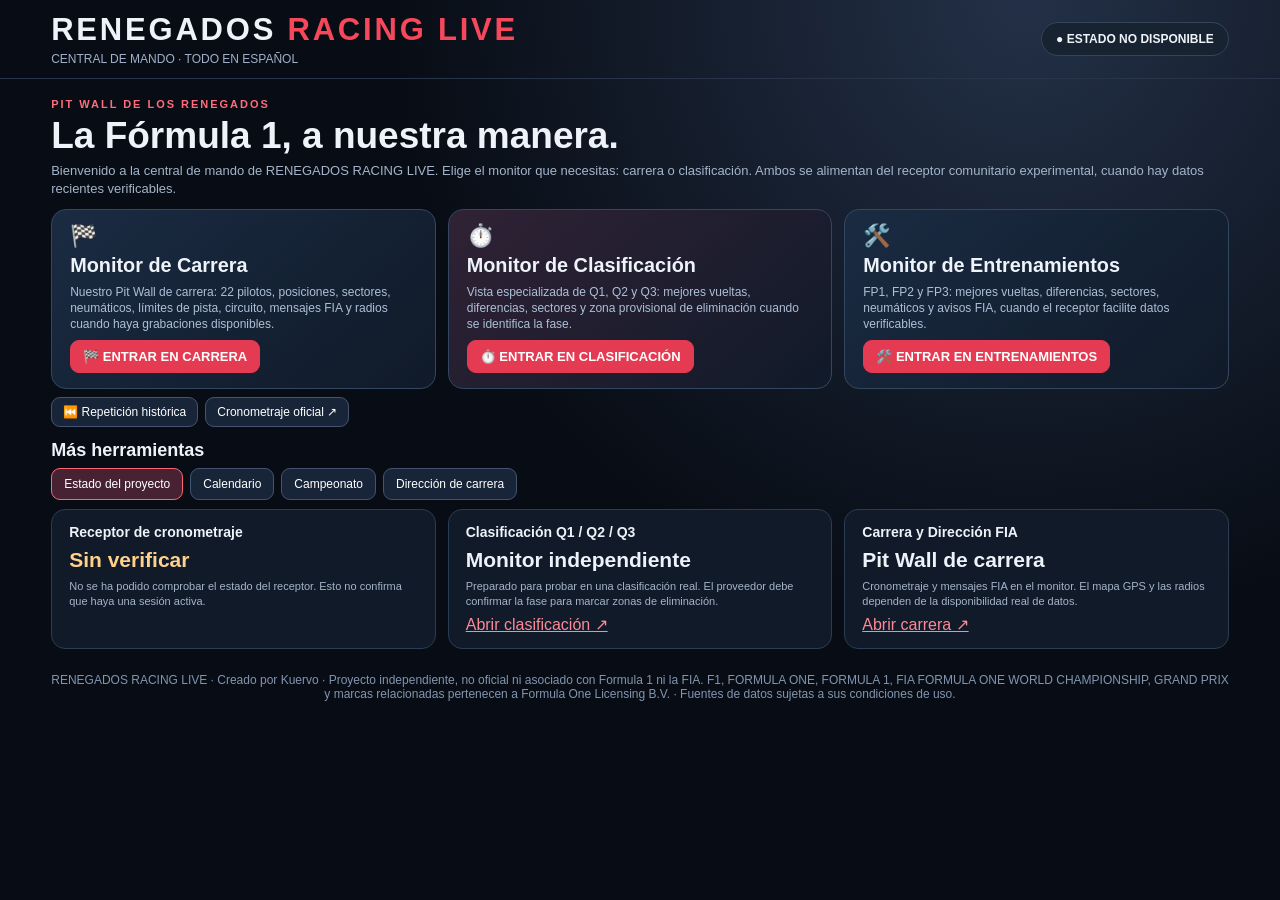
==== commit b1c9f684: "Añadir acceso a entrenamientos FP1 FP2 FP3 desde la portada" ====
--- a/index.html
+++ b/index.html
@@ -29,6 +29,7 @@
  #inicio .card p{font-size:11px;line-height:1.35;margin:7px 0}
  footer{padding:12px 4vw}
 }
+@media(min-width:1101px){.portal{grid-template-columns:repeat(3,minmax(0,1fr))}.portal-card{min-height:0}.portal-card h2{font-size:clamp(17px,1.55vw,23px)}}
 </style></head><body>
 <header><div><div class="logo">RENEGADOS <strong>RACING LIVE</strong></div><div class="sub">CENTRAL DE MANDO · TODO EN ESPAÑOL</div></div><div class="tag" id="estado">● COMPROBANDO RECEPTOR</div></header>
 <main class="container">
@@ -37,6 +38,7 @@
 <div class="portal">
 <article class="portal-card"><div class="icon">🏁</div><h2>Monitor de Carrera</h2><p>Nuestro Pit Wall de carrera: 22 pilotos, posiciones, sectores, neumáticos, límites de pista, circuito, mensajes FIA y radios cuando haya grabaciones disponibles.</p><a class="btn main" href="./monitor.html">🏁 ENTRAR EN CARRERA</a></article>
 <article class="portal-card qual"><div class="icon">⏱️</div><h2>Monitor de Clasificación</h2><p>Vista especializada de Q1, Q2 y Q3: mejores vueltas, diferencias, sectores y zona provisional de eliminación cuando se identifica la fase.</p><a class="btn main" href="./clasificacion.html">⏱️ ENTRAR EN CLASIFICACIÓN</a></article>
+<article class="portal-card"><div class="icon">🛠️</div><h2>Monitor de Entrenamientos</h2><p>FP1, FP2 y FP3: mejores vueltas, diferencias, sectores, neumáticos y avisos FIA, cuando el receptor facilite datos verificables.</p><a class="btn main" href="./entrenamientos.html">🛠️ ENTRAR EN ENTRENAMIENTOS</a></article>
 </div>
 <div class="support-links"><a class="btn" href="./repeticion.html">⏮️ Repetición histórica</a><a class="btn" href="https://www.formula1.com/en/timing/f1-live" target="_blank" rel="noopener noreferrer">Cronometraje oficial ↗</a></div>
 <h2 class="section-title">Más herramientas</h2>
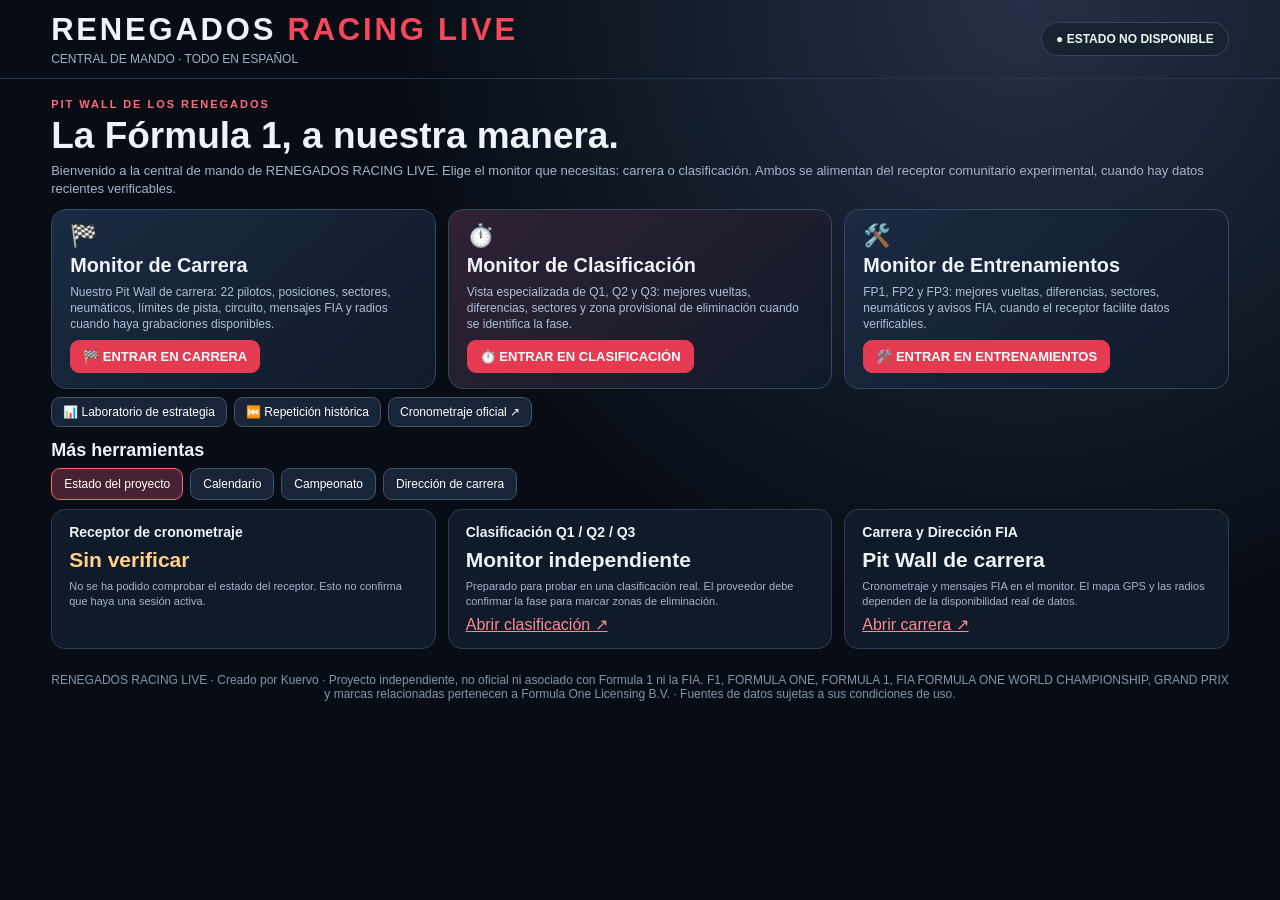
==== commit c52f426c: "Añadir acceso al laboratorio de estrategia sin modificar monitores" ====
--- a/index.html
+++ b/index.html
@@ -40,7 +40,7 @@
 <article class="portal-card qual"><div class="icon">⏱️</div><h2>Monitor de Clasificación</h2><p>Vista especializada de Q1, Q2 y Q3: mejores vueltas, diferencias, sectores y zona provisional de eliminación cuando se identifica la fase.</p><a class="btn main" href="./clasificacion.html">⏱️ ENTRAR EN CLASIFICACIÓN</a></article>
 <article class="portal-card"><div class="icon">🛠️</div><h2>Monitor de Entrenamientos</h2><p>FP1, FP2 y FP3: mejores vueltas, diferencias, sectores, neumáticos y avisos FIA, cuando el receptor facilite datos verificables.</p><a class="btn main" href="./entrenamientos.html">🛠️ ENTRAR EN ENTRENAMIENTOS</a></article>
 </div>
-<div class="support-links"><a class="btn" href="./repeticion.html">⏮️ Repetición histórica</a><a class="btn" href="https://www.formula1.com/en/timing/f1-live" target="_blank" rel="noopener noreferrer">Cronometraje oficial ↗</a></div>
+<div class="support-links"><a class="btn" href="./analisis.html">📊 Laboratorio de estrategia</a><a class="btn" href="./repeticion.html">⏮️ Repetición histórica</a><a class="btn" href="https://www.formula1.com/en/timing/f1-live" target="_blank" rel="noopener noreferrer">Cronometraje oficial ↗</a></div>
 <h2 class="section-title">Más herramientas</h2>
 <nav class="tabs" aria-label="Secciones"><button aria-selected="true" data-tab="inicio">Estado del proyecto</button><button aria-selected="false" data-tab="calendario">Calendario</button><button aria-selected="false" data-tab="resultados">Campeonato</button><button aria-selected="false" data-tab="control">Dirección de carrera</button></nav>
 <section id="inicio"><div class="grid">
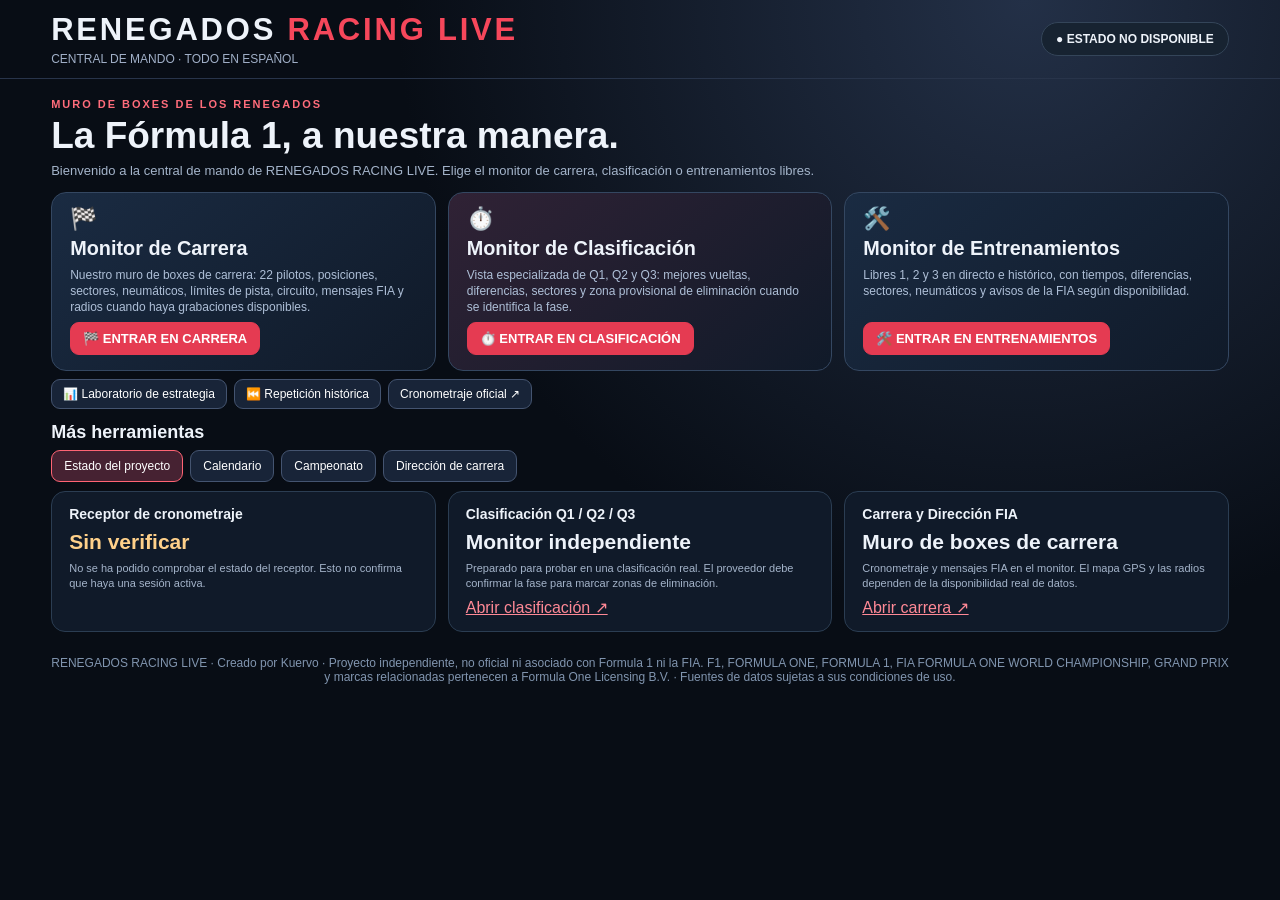
==== commit 53274939: "Ampliar el monitor de entrenamientos y traducir avisos FIA" ====
--- a/index.html
+++ b/index.html
@@ -33,12 +33,12 @@
 </style></head><body>
 <header><div><div class="logo">RENEGADOS <strong>RACING LIVE</strong></div><div class="sub">CENTRAL DE MANDO · TODO EN ESPAÑOL</div></div><div class="tag" id="estado">● COMPROBANDO RECEPTOR</div></header>
 <main class="container">
-<div class="eyebrow">PIT WALL DE LOS RENEGADOS</div><h1>La Fórmula 1, a nuestra manera.</h1>
-<p class="muted">Bienvenido a la central de mando de RENEGADOS RACING LIVE. Elige el monitor que necesitas: carrera o clasificación. Ambos se alimentan del receptor comunitario experimental, cuando hay datos recientes verificables.</p>
+<div class="eyebrow">MURO DE BOXES DE LOS RENEGADOS</div><h1>La Fórmula 1, a nuestra manera.</h1>
+<p class="muted">Bienvenido a la central de mando de RENEGADOS RACING LIVE. Elige el monitor de carrera, clasificación o entrenamientos libres.</p>
 <div class="portal">
-<article class="portal-card"><div class="icon">🏁</div><h2>Monitor de Carrera</h2><p>Nuestro Pit Wall de carrera: 22 pilotos, posiciones, sectores, neumáticos, límites de pista, circuito, mensajes FIA y radios cuando haya grabaciones disponibles.</p><a class="btn main" href="./monitor.html">🏁 ENTRAR EN CARRERA</a></article>
+<article class="portal-card"><div class="icon">🏁</div><h2>Monitor de Carrera</h2><p>Nuestro muro de boxes de carrera: 22 pilotos, posiciones, sectores, neumáticos, límites de pista, circuito, mensajes FIA y radios cuando haya grabaciones disponibles.</p><a class="btn main" href="./monitor.html">🏁 ENTRAR EN CARRERA</a></article>
 <article class="portal-card qual"><div class="icon">⏱️</div><h2>Monitor de Clasificación</h2><p>Vista especializada de Q1, Q2 y Q3: mejores vueltas, diferencias, sectores y zona provisional de eliminación cuando se identifica la fase.</p><a class="btn main" href="./clasificacion.html">⏱️ ENTRAR EN CLASIFICACIÓN</a></article>
-<article class="portal-card"><div class="icon">🛠️</div><h2>Monitor de Entrenamientos</h2><p>FP1, FP2 y FP3: mejores vueltas, diferencias, sectores, neumáticos y avisos FIA, cuando el receptor facilite datos verificables.</p><a class="btn main" href="./entrenamientos.html">🛠️ ENTRAR EN ENTRENAMIENTOS</a></article>
+<article class="portal-card"><div class="icon">🛠️</div><h2>Monitor de Entrenamientos</h2><p>Libres 1, 2 y 3 en directo e histórico, con tiempos, diferencias, sectores, neumáticos y avisos de la FIA según disponibilidad.</p><a class="btn main" href="./entrenamientos.html">🛠️ ENTRAR EN ENTRENAMIENTOS</a></article>
 </div>
 <div class="support-links"><a class="btn" href="./analisis.html">📊 Laboratorio de estrategia</a><a class="btn" href="./repeticion.html">⏮️ Repetición histórica</a><a class="btn" href="https://www.formula1.com/en/timing/f1-live" target="_blank" rel="noopener noreferrer">Cronometraje oficial ↗</a></div>
 <h2 class="section-title">Más herramientas</h2>
@@ -46,11 +46,11 @@
 <section id="inicio"><div class="grid">
 <div class="card"><h2>Receptor de cronometraje</h2><div class="num" id="receptorEstado">Comprobando…</div><p class="muted small" id="receptorDetalle">El estado se consulta al servicio de RENEGADOS RACING LIVE. Nunca mostramos datos antiguos como si fueran en directo.</p></div>
 <div class="card"><h2>Clasificación Q1 / Q2 / Q3</h2><div class="num">Monitor independiente</div><p class="muted small">Preparado para probar en una clasificación real. El proveedor debe confirmar la fase para marcar zonas de eliminación.</p><a href="./clasificacion.html">Abrir clasificación ↗</a></div>
-<div class="card"><h2>Carrera y Dirección FIA</h2><div class="num">Pit Wall de carrera</div><p class="muted small">Cronometraje y mensajes FIA en el monitor. El mapa GPS y las radios dependen de la disponibilidad real de datos.</p><a href="./monitor.html">Abrir carrera ↗</a></div>
+<div class="card"><h2>Carrera y Dirección FIA</h2><div class="num">Muro de boxes de carrera</div><p class="muted small">Cronometraje y mensajes FIA en el monitor. El mapa GPS y las radios dependen de la disponibilidad real de datos.</p><a href="./monitor.html">Abrir carrera ↗</a></div>
 </div></section>
 <section id="calendario" hidden><div class="card"><h2>Calendario de Grandes Premios</h2><p id="calmsg" class="muted">Consultar calendario público de la temporada</p><div class="actions"><button id="calbtn">Cargar calendario</button><select id="year" aria-label="Temporada"><option>2026</option><option>2025</option><option>2024</option></select></div><div class="tablewrap"><table><thead><tr><th>Ronda</th><th>Gran Premio</th><th>Circuito</th><th>Fecha</th></tr></thead><tbody id="races"></tbody></table></div></div></section>
 <section id="resultados" hidden><div class="card"><h2>Clasificación de pilotos</h2><p class="muted">Datos históricos de clasificación del campeonato, distintos del cronometraje de carrera.</p><button id="standbtn">Cargar clasificación</button><div class="tablewrap"><table><thead><tr><th>Pos.</th><th>Piloto</th><th>Escudería</th><th>Puntos</th></tr></thead><tbody id="stand"></tbody></table></div><p id="standmsg" class="muted small"></p></div></section>
-<section id="control" hidden><div class="grid"><div class="card span2"><h2>FIA · Dirección de carrera</h2><p class="muted">Los avisos se consultan en el monitor de Carrera, con los datos del receptor cuando estén verificados. Aquí no se inventan sanciones ni incidentes.</p><a class="btn" href="./monitor.html">🏁 Ver mensajes FIA en el Pit Wall</a></div><div class="card"><h2>Radios y telemetría</h2><p class="muted small">Las comunicaciones y el GPS están sujetos a la información y a los enlaces que proporcione la fuente. No se garantiza audio reproducible.</p></div></div></section>
+<section id="control" hidden><div class="grid"><div class="card span2"><h2>FIA · Dirección de carrera</h2><p class="muted">Los avisos se consultan en el monitor de Carrera, con los datos del receptor cuando estén verificados. Aquí no se inventan sanciones ni incidentes.</p><a class="btn" href="./monitor.html">🏁 Ver mensajes FIA en el Muro de boxes</a></div><div class="card"><h2>Radios y telemetría</h2><p class="muted small">Las comunicaciones y el GPS están sujetos a la información y a los enlaces que proporcione la fuente. No se garantiza audio reproducible.</p></div></div></section>
 </main><footer>RENEGADOS RACING LIVE · Creado por Kuervo · Proyecto independiente, no oficial ni asociado con Formula 1 ni la FIA. F1, FORMULA ONE, FORMULA 1, FIA FORMULA ONE WORLD CHAMPIONSHIP, GRAND PRIX y marcas relacionadas pertenecen a Formula One Licensing B.V. · Fuentes de datos sujetas a sus condiciones de uso.</footer>
 <script>
 const tabs=[...document.querySelectorAll('[data-tab]')];tabs.forEach(b=>b.addEventListener('click',()=>{tabs.forEach(x=>x.setAttribute('aria-selected',String(x===b)));document.querySelectorAll('main section').forEach(s=>s.hidden=s.id!==b.dataset.tab)}));
